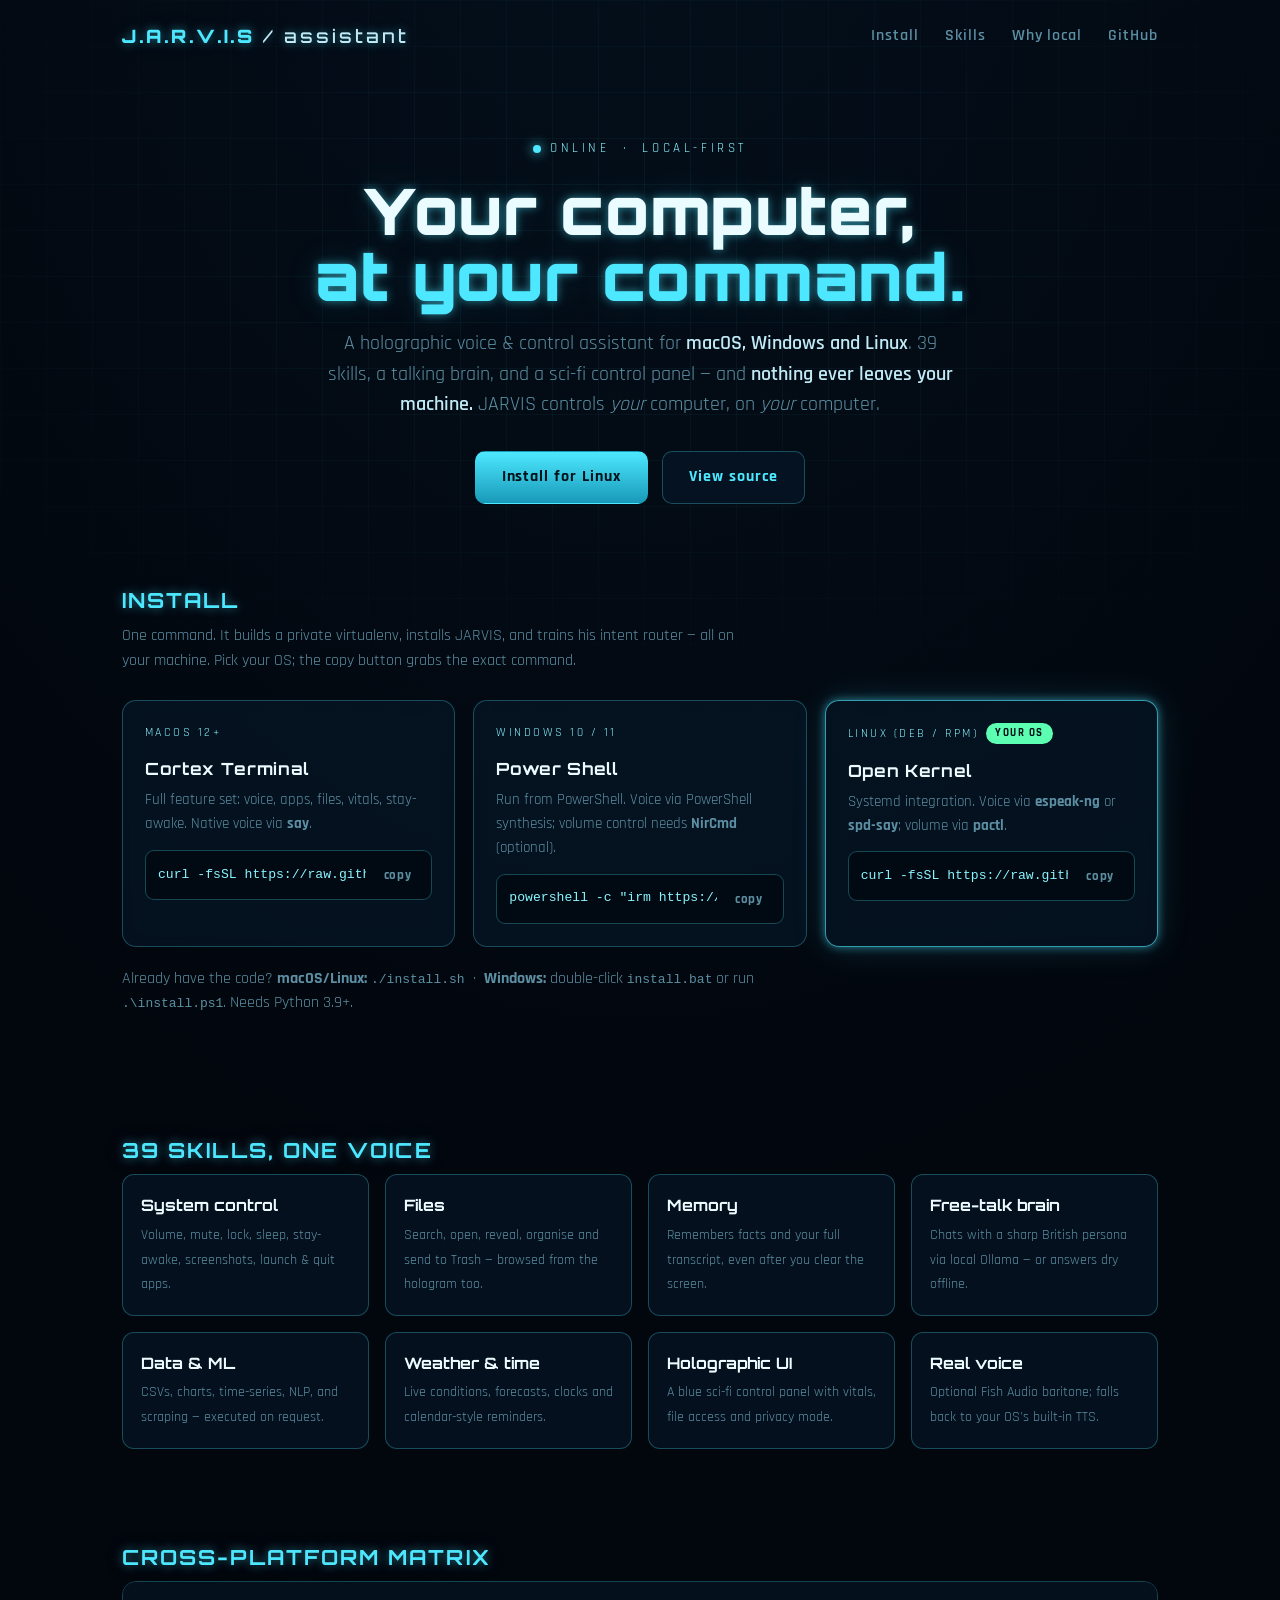
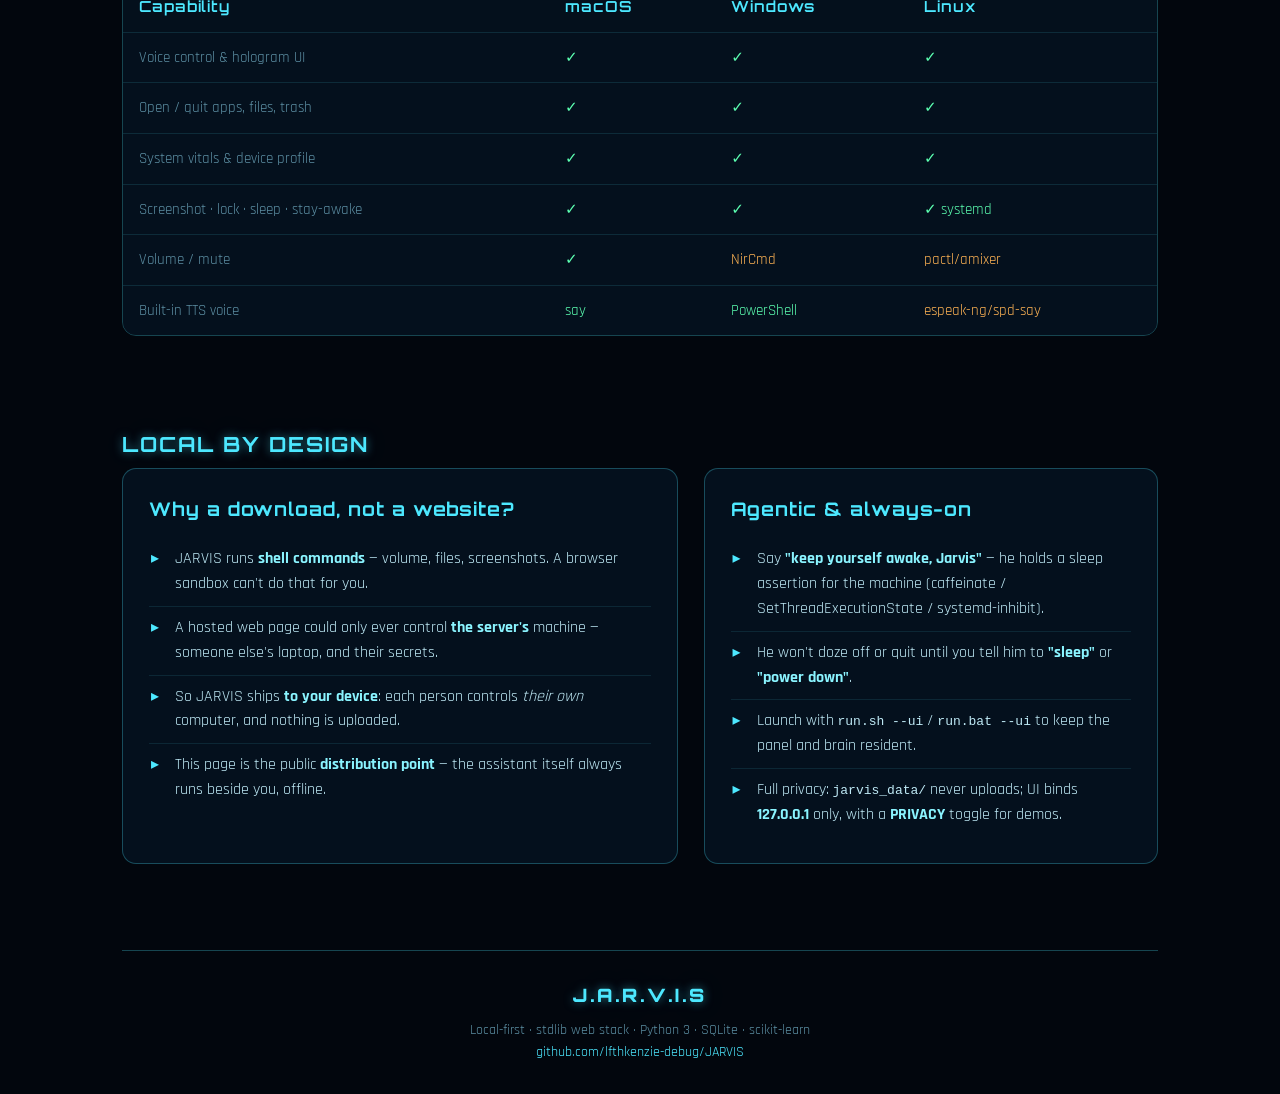
==== site/index.html @ 8ecb2597 "v2: AUTO hands-free UI, image generation, timers, watch-together, real-time YouTube commentary, cros" ====
<!doctype html>
<html lang="en">
<head>
<meta charset="utf-8">
<meta name="viewport" content="width=device-width, initial-scale=1">
<title>J.A.R.V.I.S — your computer's holographic assistant</title>
<meta name="description" content="Local-first voice & control assistant for macOS, Windows and Linux. 39 skills, a sci-fi holographic UI, and a free-talking brain. Nothing ever leaves your machine.">
<link rel="preconnect" href="https://fonts.googleapis.com">
<link href="https://fonts.googleapis.com/css2?family=Orbitron:wght@500;700;900&family=Rajdhani:wght@400;500;600;700&display=swap" rel="stylesheet">
<style>
:root{
  --cy:#4de8ff; --cy-2:#8af4ff; --cy-d:#1899b8; --blue:#1b6bff;
  --bg-0:#02060d; --bg-1:#04101c; --pane:rgba(8,26,44,.55);
  --edge:rgba(77,232,255,.28); --edge-h:rgba(77,232,255,.65);
  --txt:#bfeaf6; --dim:#5c8fa3; --ok:#5cffb1; --warn:#ffb454;
  --glow:0 0 10px rgba(77,232,255,.5), 0 0 34px rgba(77,232,255,.16);
  --f-head:'Orbitron',system-ui,sans-serif; --f-body:'Rajdhani',system-ui,sans-serif;
}
*{margin:0;padding:0;box-sizing:border-box}
html{scroll-behavior:smooth}
body{font-family:var(--f-body);background:radial-gradient(130% 90% at 50% -10%,var(--bg-1) 0%,var(--bg-0) 62%);
  color:var(--txt);line-height:1.55;overflow-x:hidden;min-height:100vh}
#grid{position:fixed;inset:0;z-index:0;pointer-events:none;
  background:linear-gradient(rgba(77,232,255,.05) 1px,transparent 1px),
             linear-gradient(90deg,rgba(77,232,255,.05) 1px,transparent 1px);
  background-size:46px 46px;
  -webkit-mask-image:radial-gradient(80% 60% at 50% 30%,#000 20%,transparent 90%);
          mask-image:radial-gradient(80% 60% at 50% 30%,#000 20%,transparent 90%);
  animation:drift 26s linear infinite}
@keyframes drift{to{background-position:46px 92px,92px 46px}}
.wrap{position:relative;z-index:1;max-width:1080px;margin:0 auto;padding:0 22px}

/* ---------- header ---------- */
header{display:flex;justify-content:space-between;align-items:center;padding:22px 0}
.brand{font-family:var(--f-head);font-weight:900;letter-spacing:.16em;color:var(--cy);text-shadow:var(--glow);font-size:1.15rem}
.brand span{color:var(--txt);font-weight:500}
nav a{color:var(--dim);text-decoration:none;margin-left:22px;font-weight:600;letter-spacing:.06em;transition:color .2s}
nav a:hover{color:var(--cy)}

/* ---------- hero ---------- */
.hero{text-align:center;padding:64px 0 34px}
.pulse{display:inline-flex;align-items:center;gap:9px;font-size:.8rem;letter-spacing:.28em;
  color:var(--cy-2);text-transform:uppercase;margin-bottom:20px}
.pulse i{width:8px;height:8px;border-radius:50%;background:var(--cy);box-shadow:0 0 12px var(--cy);animation:blink 1.6s ease-in-out infinite}
@keyframes blink{50%{opacity:.25}}
h1{font-family:var(--f-head);font-weight:900;font-size:clamp(2.1rem,6.5vw,4rem);line-height:1.02;
  color:#eafcff;text-shadow:var(--glow);letter-spacing:.02em}
h1 em{font-style:normal;color:var(--cy)}
.sub{max-width:640px;margin:20px auto 0;color:var(--dim);font-size:clamp(1rem,2.4vw,1.24rem)}
.sub b{color:var(--txt);font-weight:600}
.cta-row{display:flex;gap:14px;justify-content:center;flex-wrap:wrap;margin-top:30px}
.btn{font-family:var(--f-body);font-weight:700;letter-spacing:.06em;font-size:1rem;cursor:pointer;
  padding:13px 26px;border-radius:10px;border:1px solid var(--edge);background:var(--pane);color:var(--cy);
  text-decoration:none;transition:.2s;backdrop-filter:blur(6px)}
.btn:hover{border-color:var(--edge-h);box-shadow:var(--glow);transform:translateY(-2px)}
.btn.solid{background:linear-gradient(180deg,var(--cy),var(--cy-d));color:#01121a;border-color:transparent}

/* ---------- cards ---------- */
section{padding:46px 0}
.sec-title{font-family:var(--f-head);font-weight:700;color:var(--cy);letter-spacing:.1em;font-size:1.3rem;
  text-transform:uppercase;margin-bottom:8px;text-shadow:var(--glow)}
.sec-note{color:var(--dim);margin-bottom:26px;max-width:640px}
.grid3{display:grid;grid-template-columns:repeat(3,minmax(0,1fr));gap:18px}
@media(max-width:980px){.grid3{grid-template-columns:repeat(2,minmax(0,1fr))}}
@media(max-width:760px){.grid3{grid-template-columns:minmax(0,1fr)}}
.card{background:var(--pane);border:1px solid var(--edge);border-radius:14px;padding:22px;backdrop-filter:blur(6px);transition:.2s;min-width:0}
.card:hover{border-color:var(--edge-h);box-shadow:var(--glow)}
.card h3{font-family:var(--f-head);color:#eafcff;font-size:1.05rem;margin-bottom:6px;letter-spacing:.04em}
.card .os{font-size:.78rem;letter-spacing:.2em;text-transform:uppercase;color:var(--cy-2);margin-bottom:14px}
.card p{color:var(--dim);font-size:.96rem;margin-bottom:14px}
.rec{display:inline-block;font-size:.68rem;letter-spacing:.14em;color:#01121a;background:var(--ok);
  padding:2px 9px;border-radius:20px;font-weight:700;margin-left:8px;vertical-align:middle}
.term{background:#010a12;border:1px solid var(--edge);border-radius:9px;padding:12px 12px;display:flex;
  gap:10px;align-items:center;font-family:ui-monospace,'SF Mono',Menlo,Consolas,monospace;font-size:.82rem;min-width:0}
.term code{flex:1;min-width:0;color:var(--cy-2);white-space:pre;overflow-x:auto;scrollbar-width:thin}
.copy{cursor:pointer;border:none;background:transparent;color:var(--dim);font-family:var(--f-body);
  font-weight:700;font-size:.8rem;letter-spacing:.05em;padding:4px 8px;border-radius:6px;transition:.15s;white-space:nowrap}
.copy:hover{color:var(--cy);background:rgba(77,232,255,.08)}
.copy.done{color:var(--ok)}

/* ---------- matrix ---------- */
table{width:100%;border-collapse:collapse;background:var(--pane);font-size:.95rem}
.table-scroll{border:1px solid var(--edge);border-radius:14px;overflow-x:auto;-webkit-overflow-scrolling:touch}
.table-scroll table{min-width:520px}
th,td{padding:13px 16px;text-align:left;border-bottom:1px solid rgba(77,232,255,.12);font-size:.95rem}
th{font-family:var(--f-head);color:var(--cy);letter-spacing:.06em;font-weight:600;background:rgba(4,16,28,.6)}
td{color:var(--txt)}td.y{color:var(--ok)}td.m{color:var(--warn)}
tr:last-child td{border-bottom:none}
td:first-child{color:var(--dim)}

/* ---------- features ---------- */
.feat{display:grid;grid-template-columns:repeat(4,1fr);gap:16px}
@media(max-width:860px){.feat{grid-template-columns:repeat(2,1fr)}}
@media(max-width:460px){.feat{grid-template-columns:1fr}}
.f{background:var(--pane);border:1px solid var(--edge);border-radius:12px;padding:18px}
.f b{display:block;font-family:var(--f-head);color:#eafcff;font-size:.98rem;margin-bottom:5px}
.f span{color:var(--dim);font-size:.9rem}

/* ---------- manifesto ---------- */
.split{display:grid;grid-template-columns:1.1fr .9fr;gap:26px;align-items:stretch}
@media(max-width:760px){.split{grid-template-columns:1fr}}
.panel{background:var(--pane);border:1px solid var(--edge);border-radius:14px;padding:26px}
.panel h3{font-family:var(--f-head);color:var(--cy);margin-bottom:14px;letter-spacing:.05em}
.panel ul{list-style:none}
.panel li{padding:9px 0 9px 26px;position:relative;color:var(--txt);border-bottom:1px solid rgba(77,232,255,.1)}
.panel li:last-child{border-bottom:none}
.panel li:before{content:"▸";position:absolute;left:2px;color:var(--cy)}
.panel li b{color:var(--cy-2)}

footer{border-top:1px solid var(--edge);margin-top:40px;padding:30px 0;text-align:center;color:var(--dim);font-size:.9rem}
footer a{color:var(--cy);text-decoration:none}
.toast{position:fixed;bottom:26px;left:50%;transform:translateX(-50%) translateY(20px);
  background:#01121a;border:1px solid var(--edge-h);color:var(--cy);padding:11px 20px;border-radius:10px;
  box-shadow:var(--glow);opacity:0;transition:.3s;z-index:9;font-weight:600;pointer-events:none}
.toast.show{opacity:1;transform:translateX(-50%) translateY(0)}
</style>
</head>
<body>
<div id="grid"></div>
<div class="wrap">

<header>
  <div class="brand">J.A.R.V.I.S<span> / assistant</span></div>
  <nav>
    <a href="#install">Install</a>
    <a href="#features">Skills</a>
    <a href="#why">Why local</a>
    <a href="https://github.com/lfthkenzie-debug/JARVIS">GitHub</a>
  </nav>
</header>

<section class="hero">
  <div class="pulse"><i></i> online &nbsp;·&nbsp; local-first</div>
  <h1>Your computer,<br><em>at your command.</em></h1>
  <p class="sub">A holographic voice &amp; control assistant for <b>macOS, Windows and Linux</b>.
     39 skills, a talking brain, and a sci-fi control panel — and <b>nothing ever leaves your machine.</b>
     JARVIS controls <em>your</em> computer, on <em>your</em> computer.</p>
  <div class="cta-row">
    <a class="btn solid" href="#install" id="hero-detect">Install for your OS</a>
    <a class="btn" href="https://github.com/lfthkenzie-debug/JARVIS">View source</a>
  </div>
</section>

<section id="install">
  <h2 class="sec-title">Install</h2>
  <p class="sec-note">One command. It builds a private virtualenv, installs JARVIS, and trains his intent
     router — all on your machine. Pick your OS; the copy button grabs the exact command.</p>
  <div class="grid3">

    <div class="card">
      <div class="os">macOS 12+</div>
      <h3>Cortex Terminal</h3>
      <p>Full feature set: voice, apps, files, vitals, stay-awake. Native voice via <b>say</b>.</p>
      <div class="term"><code id="cmd-mac">curl -fsSL https://raw.githubusercontent.com/lfthkenzie-debug/JARVIS/main/install.sh | bash</code>
        <button class="copy" data-copy="cmd-mac">copy</button></div>
    </div>

    <div class="card">
      <div class="os">Windows 10 / 11</div>
      <h3>Power Shell</h3>
      <p>Run from PowerShell. Voice via PowerShell synthesis; volume control needs <b>NirCmd</b> (optional).</p>
      <div class="term"><code id="cmd-win">powershell -c "irm https://raw.githubusercontent.com/lfthkenzie-debug/JARVIS/main/install.ps1 | iex"</code>
        <button class="copy" data-copy="cmd-win">copy</button></div>
    </div>

    <div class="card">
      <div class="os">Linux (deb / rpm)</div>
      <h3>Open Kernel</h3>
      <p>Systemd integration. Voice via <b>espeak-ng</b> or <b>spd-say</b>; volume via <b>pactl</b>.</p>
      <div class="term"><code id="cmd-lin">curl -fsSL https://raw.githubusercontent.com/lfthkenzie-debug/JARVIS/main/install.sh | bash</code>
        <button class="copy" data-copy="cmd-lin">copy</button></div>
    </div>

  </div>
  <p class="sec-note" style="margin-top:20px">Already have the code? <b>macOS/Linux:</b> <code>./install.sh</code> &nbsp;·&nbsp;
     <b>Windows:</b> double-click <code>install.bat</code> or run <code>.\install.ps1</code>. Needs Python&nbsp;3.9+.</p>
</section>

<section id="features">
  <h2 class="sec-title">39 skills, one voice</h2>
  <div class="feat">
    <div class="f"><b>System control</b><span>Volume, mute, lock, sleep, stay-awake, screenshots, launch &amp; quit apps.</span></div>
    <div class="f"><b>Files</b><span>Search, open, reveal, organise and send to Trash — browsed from the hologram too.</span></div>
    <div class="f"><b>Memory</b><span>Remembers facts and your full transcript, even after you clear the screen.</span></div>
    <div class="f"><b>Free-talk brain</b><span>Chats with a sharp British persona via local Ollama — or answers dry offline.</span></div>
    <div class="f"><b>Data &amp; ML</b><span>CSVs, charts, time-series, NLP, and scraping — executed on request.</span></div>
    <div class="f"><b>Weather &amp; time</b><span>Live conditions, forecasts, clocks and calendar-style reminders.</span></div>
    <div class="f"><b>Holographic UI</b><span>A blue sci-fi control panel with vitals, file access and privacy mode.</span></div>
    <div class="f"><b>Real voice</b><span>Optional Fish Audio baritone; falls back to your OS's built-in TTS.</span></div>
  </div>
</section>

<section id="compat">
  <h2 class="sec-title">Cross-platform matrix</h2>
  <div class="table-scroll">
  <table>
    <tr><th>Capability</th><th>macOS</th><th>Windows</th><th>Linux</th></tr>
    <tr><td>Voice control &amp; hologram UI</td><td class="y">✓</td><td class="y">✓</td><td class="y">✓</td></tr>
    <tr><td>Open / quit apps, files, trash</td><td class="y">✓</td><td class="y">✓</td><td class="y">✓</td></tr>
    <tr><td>System vitals &amp; device profile</td><td class="y">✓</td><td class="y">✓</td><td class="y">✓</td></tr>
    <tr><td>Screenshot · lock · sleep · stay-awake</td><td class="y">✓</td><td class="y">✓</td><td class="y">✓ systemd</td></tr>
    <tr><td>Volume / mute</td><td class="y">✓</td><td class="m">NirCmd</td><td class="m">pactl/amixer</td></tr>
    <tr><td>Built-in TTS voice</td><td class="y">say</td><td class="y">PowerShell</td><td class="m">espeak-ng/spd-say</td></tr>
  </table>
  </div>
</section>

<section id="why">
  <h2 class="sec-title">Local by design</h2>
  <div class="split">
    <div class="panel">
      <h3>Why a download, not a website?</h3>
      <ul>
        <li>JARVIS runs <b>shell commands</b> — volume, files, screenshots. A browser sandbox can't do that for you.</li>
        <li>A hosted web page could only ever control <b>the server's</b> machine — someone else's laptop, and their secrets.</li>
        <li>So JARVIS ships <b>to your device</b>: each person controls <em>their own</em> computer, and nothing is uploaded.</li>
        <li>This page is the public <b>distribution point</b> — the assistant itself always runs beside you, offline.</li>
      </ul>
    </div>
    <div class="panel">
      <h3>Agentic &amp; always-on</h3>
      <ul>
        <li>Say <b>"keep yourself awake, Jarvis"</b> — he holds a sleep assertion for the machine (caffeinate / SetThreadExecutionState / systemd-inhibit).</li>
        <li>He won't doze off or quit until you tell him to <b>"sleep"</b> or <b>"power down"</b>.</li>
        <li>Launch with <code>run.sh --ui</code> / <code>run.bat --ui</code> to keep the panel and brain resident.</li>
        <li>Full privacy: <code>jarvis_data/</code> never uploads; UI binds <b>127.0.0.1</b> only, with a <b>PRIVACY</b> toggle for demos.</li>
      </ul>
    </div>
  </div>
</section>

<footer>
  <div class="brand" style="margin-bottom:10px">J.A.R.V.I.S</div>
  Local-first · stdlib web stack · Python 3 · SQLite · scikit-learn<br>
  <a href="https://github.com/lfthkenzie-debug/JARVIS">github.com/lfthkenzie-debug/JARVIS</a>
</footer>

</div>
<div class="toast" id="toast">Copied to clipboard</div>

<script>
// copy-to-clipboard for each install command
document.querySelectorAll('.copy').forEach(function(btn){
  btn.addEventListener('click', function(){
    var txt = document.getElementById(btn.dataset.copy).textContent.trim();
    function done(){ btn.textContent='copied ✓'; btn.classList.add('done'); showToast();
      setTimeout(function(){btn.textContent='copy';btn.classList.remove('done');},1600); }
    if (navigator.clipboard && navigator.clipboard.writeText){
      navigator.clipboard.writeText(txt).then(done, fallback);
    } else { fallback(); }
    function fallback(){
      var t=document.createElement('textarea'); t.value=txt; document.body.appendChild(t);
      t.select(); try{document.execCommand('copy'); done();}catch(e){} document.body.removeChild(t);
    }
  });
});
function showToast(){ var el=document.getElementById('toast'); el.classList.add('show');
  setTimeout(function(){el.classList.remove('show');},1400); }

// auto-highlight the visitor's platform + point the hero button at it
(function(){
  var p=(navigator.userAgentData&&navigator.userAgentData.platform)||navigator.platform||'';
  var low=p.toLowerCase(); var id='cmd-mac', label='Install for macOS';
  if(low.indexOf('win')>=0){id='cmd-win';label='Install for Windows';}
  else if(low.indexOf('linux')>=0||low.indexOf('x11')>=0){id='cmd-lin';label='Install for Linux';}
  var card=document.getElementById(id).closest('.card');
  card.style.borderColor='var(--edge-h)'; card.style.boxShadow='var(--glow)';
  var rec=document.createElement('span'); rec.className='rec'; rec.textContent='your OS';
  card.querySelector('.os').appendChild(rec);
  var btn=document.getElementById('hero-detect'); btn.textContent=label;
  btn.addEventListener('click',function(){ setTimeout(function(){
    var c=document.getElementById(id).querySelector('.copy'); if(c) c.click(); },400); });
})();
</script>
</body>
</html>
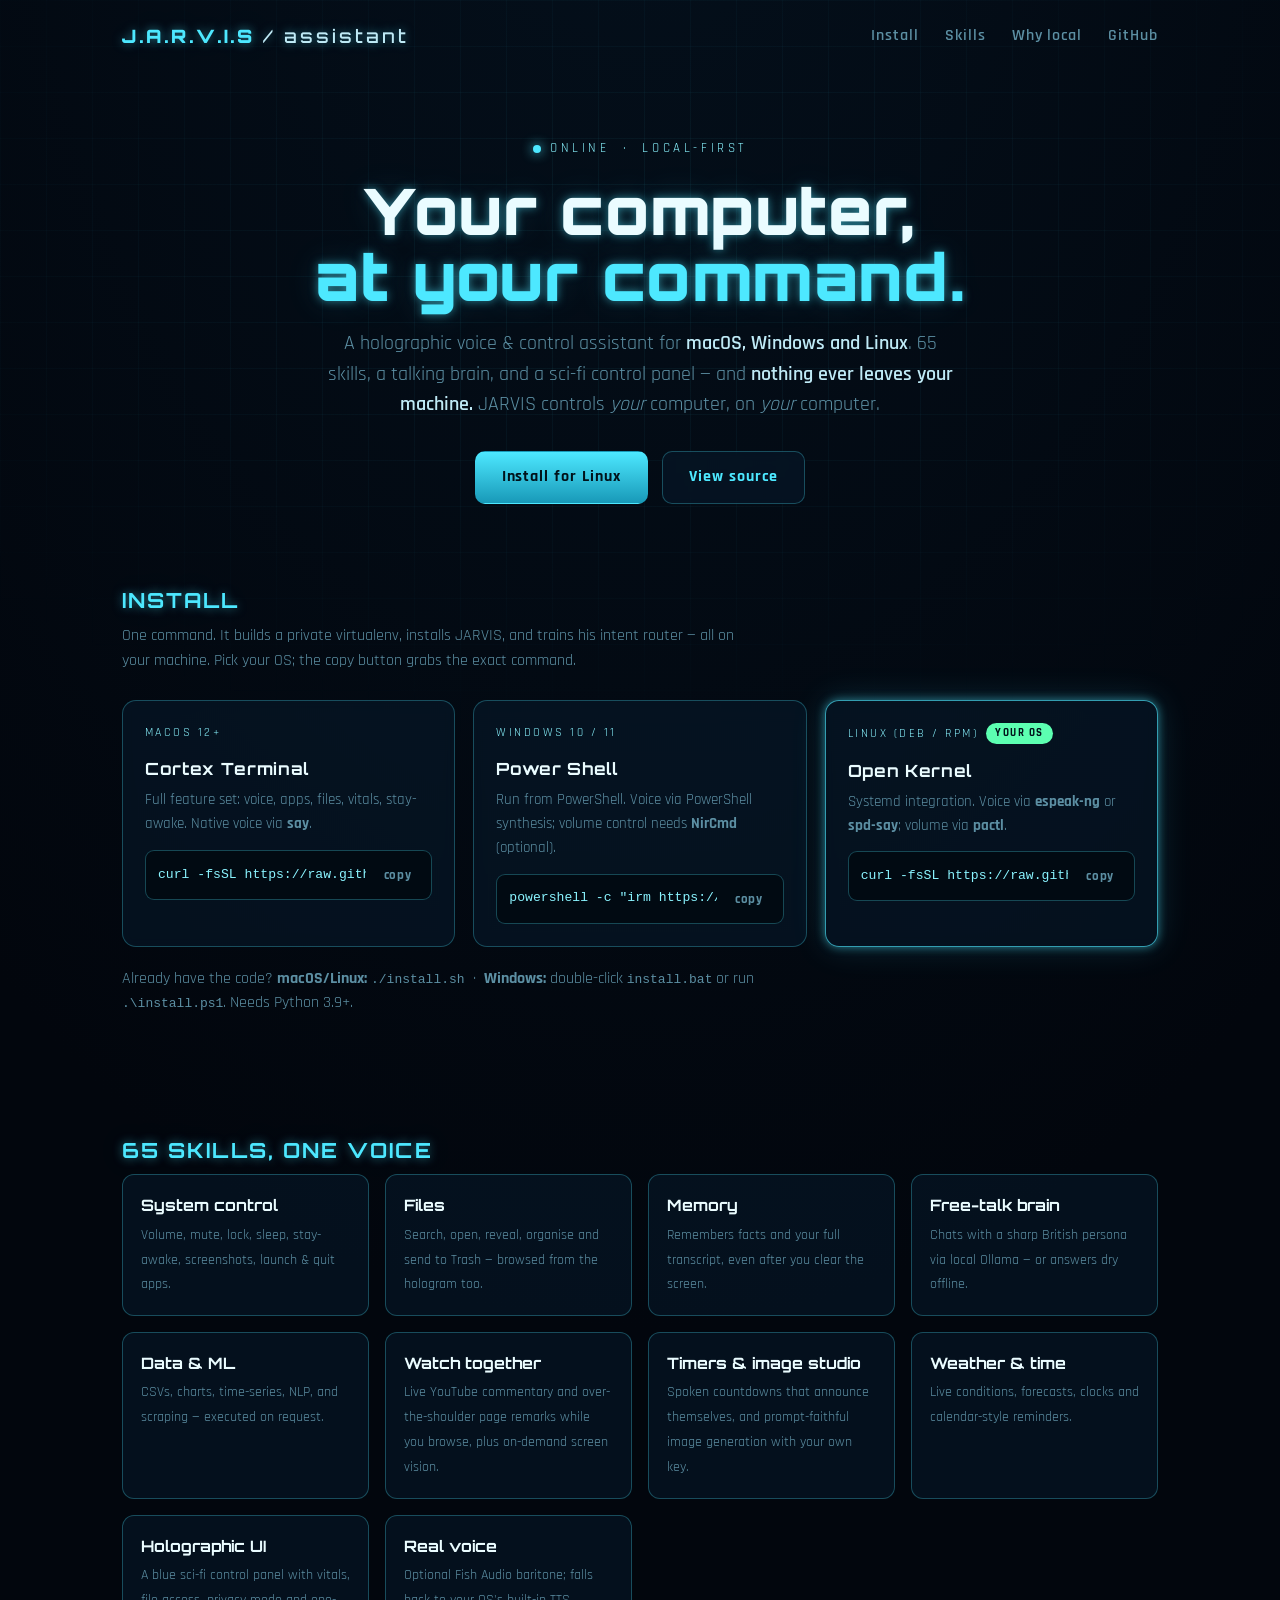
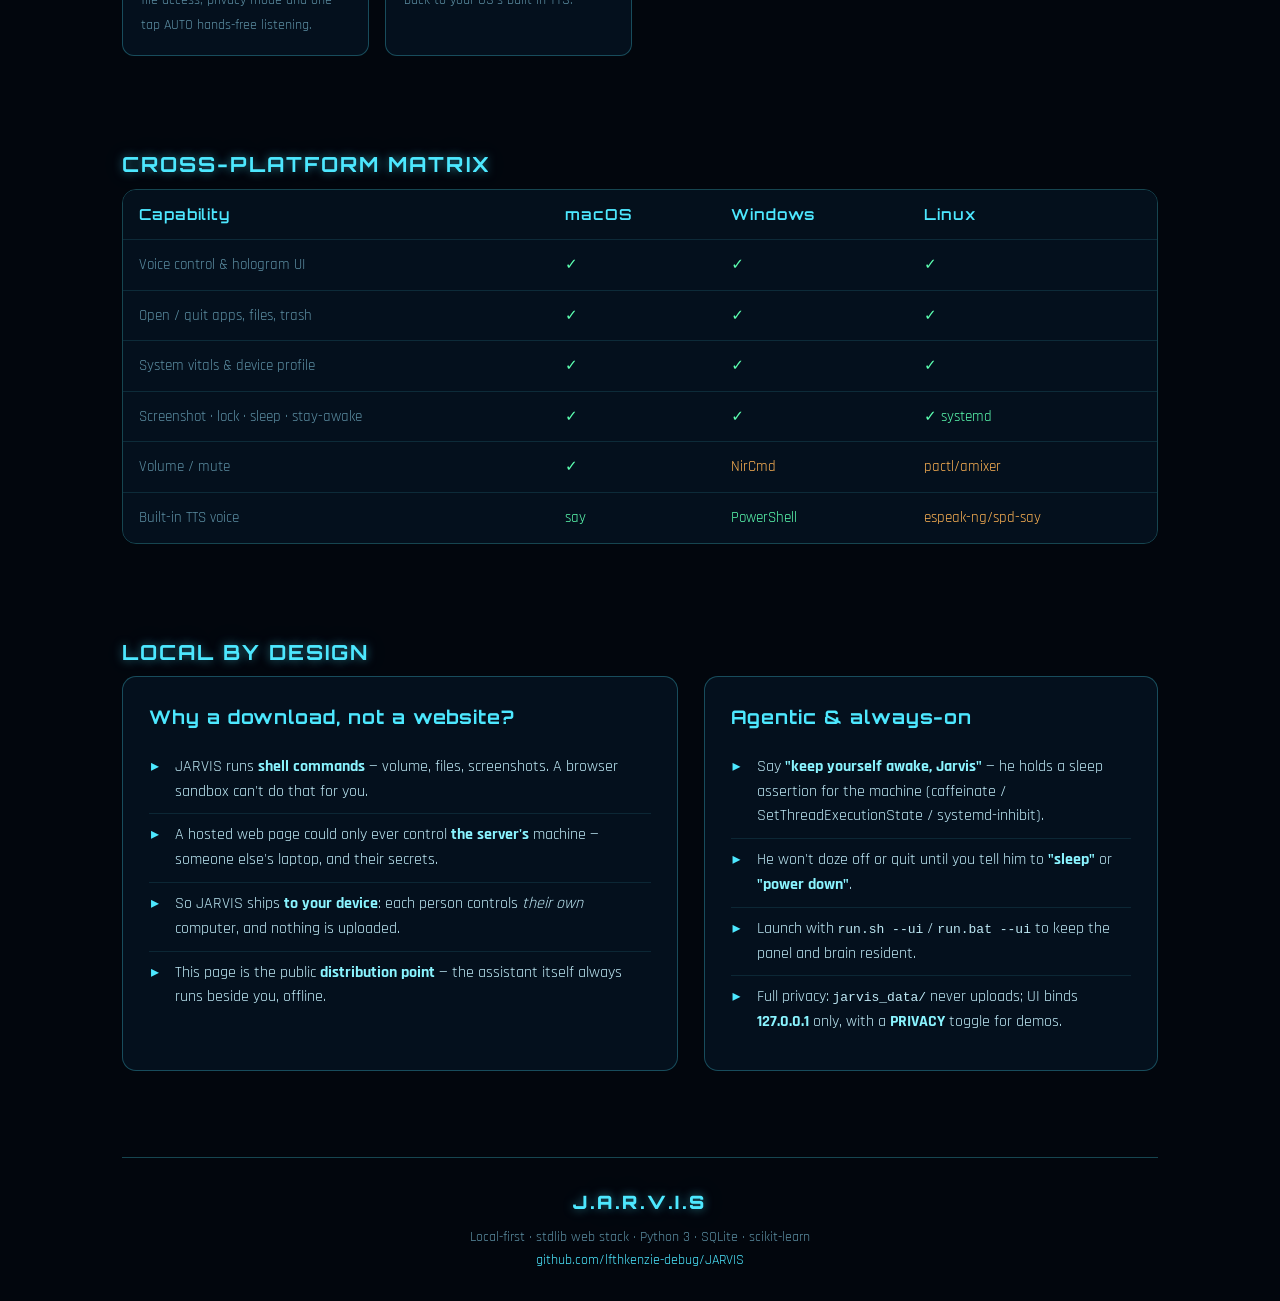
==== commit ac40d334: "docs: reflect v2 — 65 skills, AUTO hands-free, watch-together, timers & image studio in README and l" ====
--- a/site/index.html
+++ b/site/index.html
@@ -4,7 +4,7 @@
 <meta charset="utf-8">
 <meta name="viewport" content="width=device-width, initial-scale=1">
 <title>J.A.R.V.I.S — your computer's holographic assistant</title>
-<meta name="description" content="Local-first voice & control assistant for macOS, Windows and Linux. 39 skills, a sci-fi holographic UI, and a free-talking brain. Nothing ever leaves your machine.">
+<meta name="description" content="Local-first voice & control assistant for macOS, Windows and Linux. 65 skills, hands-free AUTO listening, a sci-fi holographic UI, and a free-talking brain. Nothing ever leaves your machine.">
 <link rel="preconnect" href="https://fonts.googleapis.com">
 <link href="https://fonts.googleapis.com/css2?family=Orbitron:wght@500;700;900&family=Rajdhani:wght@400;500;600;700&display=swap" rel="stylesheet">
 <style>
@@ -133,7 +133,7 @@
   <div class="pulse"><i></i> online &nbsp;·&nbsp; local-first</div>
   <h1>Your computer,<br><em>at your command.</em></h1>
   <p class="sub">A holographic voice &amp; control assistant for <b>macOS, Windows and Linux</b>.
-     39 skills, a talking brain, and a sci-fi control panel — and <b>nothing ever leaves your machine.</b>
+     65 skills, a talking brain, and a sci-fi control panel — and <b>nothing ever leaves your machine.</b>
      JARVIS controls <em>your</em> computer, on <em>your</em> computer.</p>
   <div class="cta-row">
     <a class="btn solid" href="#install" id="hero-detect">Install for your OS</a>
@@ -177,15 +177,17 @@
 </section>
 
 <section id="features">
-  <h2 class="sec-title">39 skills, one voice</h2>
+  <h2 class="sec-title">65 skills, one voice</h2>
   <div class="feat">
     <div class="f"><b>System control</b><span>Volume, mute, lock, sleep, stay-awake, screenshots, launch &amp; quit apps.</span></div>
     <div class="f"><b>Files</b><span>Search, open, reveal, organise and send to Trash — browsed from the hologram too.</span></div>
     <div class="f"><b>Memory</b><span>Remembers facts and your full transcript, even after you clear the screen.</span></div>
     <div class="f"><b>Free-talk brain</b><span>Chats with a sharp British persona via local Ollama — or answers dry offline.</span></div>
     <div class="f"><b>Data &amp; ML</b><span>CSVs, charts, time-series, NLP, and scraping — executed on request.</span></div>
+    <div class="f"><b>Watch together</b><span>Live YouTube commentary and over-the-shoulder page remarks while you browse, plus on-demand screen vision.</span></div>
+    <div class="f"><b>Timers &amp; image studio</b><span>Spoken countdowns that announce themselves, and prompt-faithful image generation with your own key.</span></div>
     <div class="f"><b>Weather &amp; time</b><span>Live conditions, forecasts, clocks and calendar-style reminders.</span></div>
-    <div class="f"><b>Holographic UI</b><span>A blue sci-fi control panel with vitals, file access and privacy mode.</span></div>
+    <div class="f"><b>Holographic UI</b><span>A blue sci-fi control panel with vitals, file access, privacy mode and one-tap AUTO hands-free listening.</span></div>
     <div class="f"><b>Real voice</b><span>Optional Fish Audio baritone; falls back to your OS's built-in TTS.</span></div>
   </div>
 </section>
